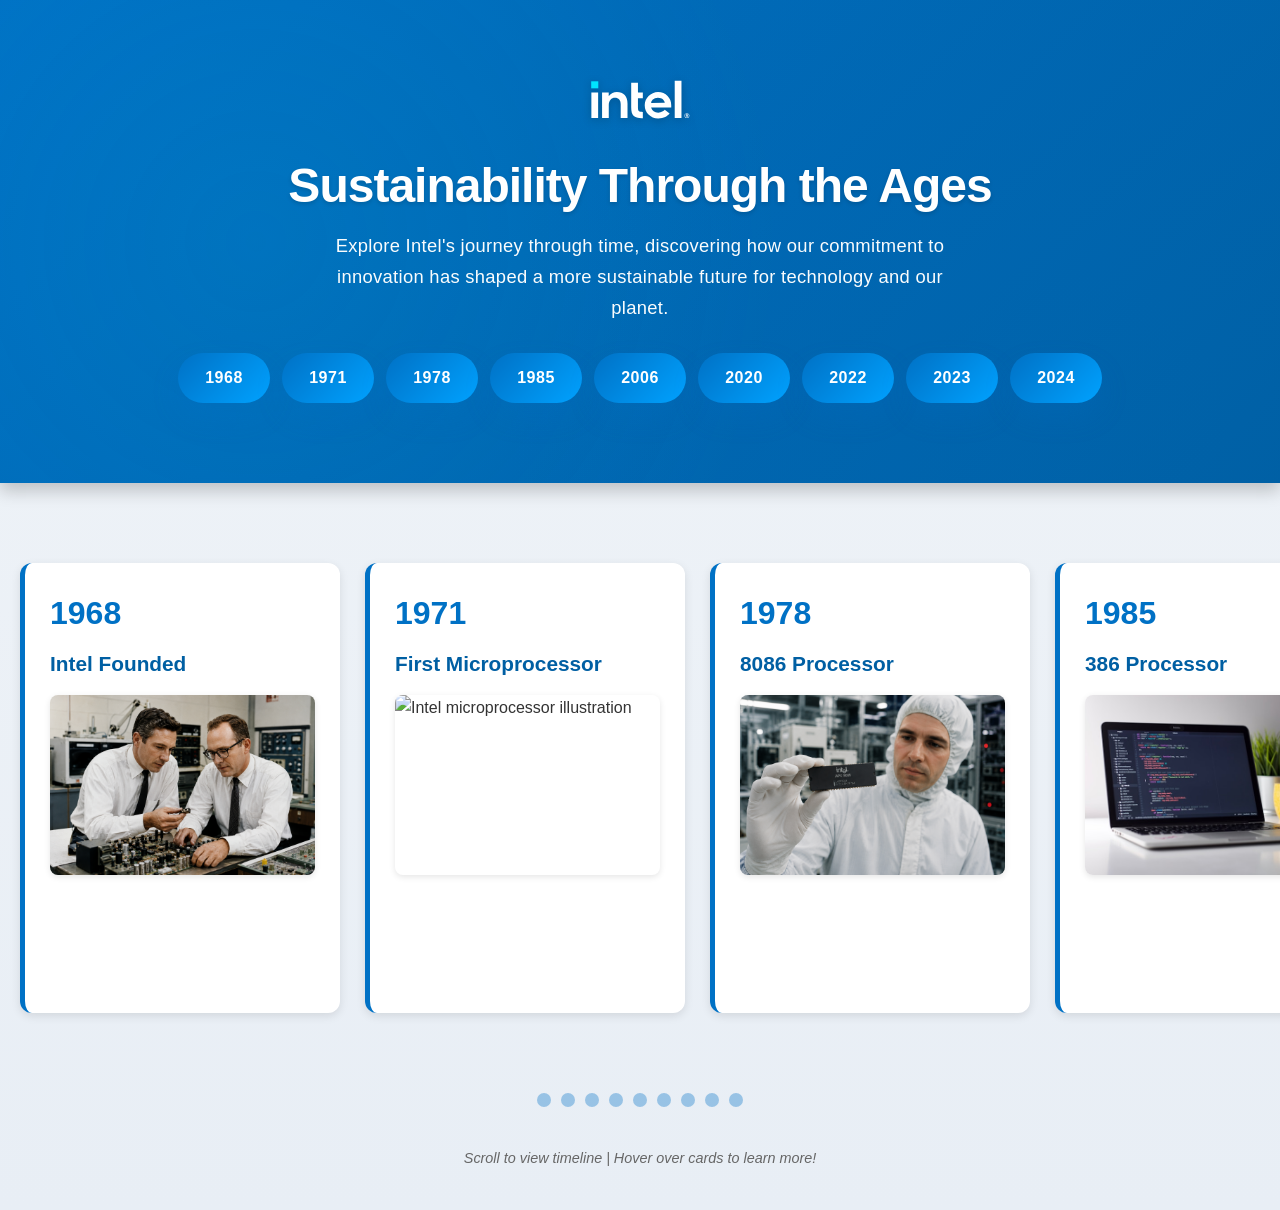
==== index.html @ 78b6465f "Initial commit" ====
<!DOCTYPE html>
<html lang="en">
<head>
  <meta charset="UTF-8" />
  <meta name="viewport" content="width=device-width, initial-scale=1.0" />
  <title>Intel: Sustainability Through the Ages</title>
  <link rel="stylesheet" href="style.css" />
</head>
<body>

  <!-- Header / Hero Section -->
  <header>
    <div>
      <!-- Ask Copilot to teach you about `.svg`. 🙂 You'll need to resize the logo with CSS. -->
      <img src="img/intel-header-logo.svg" alt="Intel Logo" />
      <!-- Main Heading -->
      <h1>
        Sustainability Through the Ages
      </h1>

      <!-- Subheading / Description -->
      <p>
        Explore Intel's journey through time, discovering how our commitment
        to innovation has shaped a more sustainable future for technology 
        and our planet.
      </p>
      <div class="card-nav">
        <a href="#card-1968">1968</a>
        <a href="#card-1971">1971</a>
        <a href="#card-1978">1978</a>
        <a href="#card-1985">1985</a>
        <a href="#card-2006">2006</a>
        <a href="#card-2020">2020</a>
        <a href="#card-2022">2022</a>
        <a href="#card-2023">2023</a>
        <a href="#card-2024">2024</a>
      </div>
    </div>
  </header>

  <!-- Timeline Cards Section -->
  <section>

    <!-- Card 1: 1968 -->
    <div id="card-1968">
      <h2>1968</h2>
      <h3>Intel Founded</h3>
      <img src="img/1.png" alt="Intel Founded 1968" />
      <p>
        Robert Noyce and Gordon Moore rename the newly formed company 
        NM Electronics to Intel Corporation, laying the foundation for 
        decades of technological innovation.
      </p>
    </div>

    <!-- Card 2: 1971 -->
    <div id="card-1971">
      <h2>1971</h2>
      <h3>First Microprocessor</h3>
      <img src="img/bill-fairs--QALfjTlhTE-unsplash.jpg" alt="Intel microprocessor illustration" />
      <p>
        Intel debuts the 4004, the world's first commercial microprocessor, 
        igniting the microprocessor revolution and propelling the future 
        of computing devices.
      </p>
    </div>

    <!-- Card 3: 1978 -->
    <div id="card-1978">
      <h2>1978</h2>
      <h3>8086 Processor</h3>
      <img src="img/3.png" alt="8086 Processor 1978" />
      <p>
        Launch of the 8086 processor, establishing the x86 architecture 
        that drives countless PCs and servers in the modern era.
      </p>
    </div>

    <!-- Card 4: 1985 -->
    <div id="card-1985">
      <h2>1985</h2>
      <h3>386 Processor</h3>
      <img src="img/4.jpg" alt="386 Processor 1985" />
      <p>
        Intel introduces the 386 processor with 32-bit architecture, 
        ushering in a new era of performance and multitasking for 
        personal computers.
      </p>
    </div>

    <!-- Card 5: 2006 -->
    <div id="card-2006">
      <h2>2006</h2>
      <h3>Peak GHG Emissions</h3>
      <img src="img/andrew-dawes-nwnh8Xbonck-unsplash.jpg" alt="Peak GHG Emissions 2006" />
      <p>
        This year marks Intel's highest annual greenhouse gas emissions 
        for operations. Over subsequent years, Intel invests heavily in 
        chemical abatement, renewable energy, and energy-efficient 
        manufacturing to reverse this trend.
      </p>
    </div>

    <!-- Card 6: 2020 -->
    <div id="card-2020">
      <h2>2020</h2>
      <h3>RISE Strategy</h3>
      <img src="img/andrey-matveev-lwiJpRqMKjg-unsplash.jpg" alt="RISE Strategy 2020" />
      <p>
        Intel launches its RISE (Responsible, Inclusive, Sustainable, 
        Enabling) strategy and 2030 goals, aiming to drive industry-wide 
        progress on climate action, water stewardship, and waste reduction.
      </p>
    </div>

    <!-- Card 7: 2022 -->
    <div id="card-2022">
      <h2>2022</h2>
      <h3>Net-Zero By 2040</h3>
      <img src="img/boliviainteligente-glyUZghL5-M-unsplash.jpg" alt="Net-Zero By 2040 2022" />
      <p>
        Intel announces its commitment to achieve net-zero greenhouse 
        gas emissions (Scope 1 and 2) across its global operations 
        by 2040, building on years of environmental initiatives.
      </p>
    </div>

    <!-- Card 8: 2023 -->
    <div id="card-2023">
      <h2>2023</h2>
      <h3>Renewable Electricity</h3>
      <img src="img/liam-briese-GOXFKOjvJaw-unsplash.jpg" alt="Renewable Electricity 2023" />
      <p>
        The company achieves 99% renewable electricity usage worldwide, 
        helping to drastically lower carbon emissions and driving progress 
        toward Intel's long-term sustainability goals.
      </p>
    </div>

    <!-- Card 9: 2024 -->
    <div id="card-2024">
      <h2>2024</h2>
      <h3>Sustainability Summit</h3>
      <img src="img/magnus-engo-mbXEkW5ZyBQ-unsplash.jpg" alt="Sustainability Summit 2024" />
      <p>
        Intel hosts its first Sustainability Summit, uniting suppliers, 
        government officials, and industry leaders to collaborate on 
        next-generation sustainable semiconductor manufacturing.
      </p>
    </div>
  </section>

  <!-- Snap Indicator Dots -->
  <div class="snap-dots">
    <a href="#card-1968" class="snap-dot" title="1968"></a>
    <a href="#card-1971" class="snap-dot" title="1971"></a>
    <a href="#card-1978" class="snap-dot" title="1978"></a>
    <a href="#card-1985" class="snap-dot" title="1985"></a>
    <a href="#card-2006" class="snap-dot" title="2006"></a>
    <a href="#card-2020" class="snap-dot" title="2020"></a>
    <a href="#card-2022" class="snap-dot" title="2022"></a>
    <a href="#card-2023" class="snap-dot" title="2023"></a>
    <a href="#card-2024" class="snap-dot" title="2024"></a>
  </div>

  <p>Scroll to view timeline | Hover over cards to learn more!</p>
</body>
</html>
---- style.css ----
/* Global Styles */
* {
  margin: 0;
  padding: 0;
  box-sizing: border-box;
}

body {
  font-family: 'Arial', sans-serif;
  background: linear-gradient(to bottom, #f0f4f8, #e8eef5);
  color: #333;
  line-height: 1.6;
}

/* Header / Hero */
header {
  background: linear-gradient(135deg, #0071C5 0%, #005fa3 100%);
  color: white;
  padding: 80px 20px;
  text-align: center;
  box-shadow: 0 8px 16px rgba(0, 0, 0, 0.2);
  position: relative;
  overflow: hidden;
}

/* Hero background enhancement */
header::before {
  content: '';
  position: absolute;
  top: 0;
  left: 0;
  right: 0;
  bottom: 0;
  background: 
    radial-gradient(circle at 20% 50%, rgba(0, 180, 216, 0.1) 0%, transparent 50%),
    radial-gradient(circle at 80% 80%, rgba(0, 113, 197, 0.1) 0%, transparent 50%);
  pointer-events: none;
}

/* Content wrapper for proper z-index */
header > div {
  position: relative;
  z-index: 1;
}

header img {
  width: 100px;
  margin-bottom: 30px;
  filter: brightness(1.15) drop-shadow(0 2px 4px rgba(0, 0, 0, 0.2));
  transition: transform 0.3s ease;
}

header img:hover {
  transform: scale(1.05);
}

header h1 {
  font-size: 3rem;
  margin-bottom: 15px;
  font-weight: 900;
  letter-spacing: -1px;
  line-height: 1.2;
  text-shadow: 0 2px 4px rgba(0, 0, 0, 0.15);
}

header p {
  font-size: 1.15rem;
  max-width: 650px;
  margin: 0 auto;
  opacity: 0.98;
  font-weight: 300;
  line-height: 1.7;
  letter-spacing: 0.3px;
}

.card-nav {
  margin-top: 30px;
  display: flex;
  flex-wrap: wrap;
  justify-content: center;
  gap: 12px;
}

.card-nav a {
  display: inline-flex;
  align-items: center;
  justify-content: center;
  min-width: 92px;
  background: linear-gradient(135deg, #0071C5 0%, #00A2FF 100%);
  color: white;
  padding: 12px 22px;
  border-radius: 999px;
  text-decoration: none;
  font-weight: 800;
  letter-spacing: 0.5px;
  box-shadow: 0 14px 28px rgba(0, 113, 197, 0.18);
  transition: transform 0.2s ease, box-shadow 0.2s ease, opacity 0.2s ease;
}

.card-nav a:hover,
.card-nav a:focus-visible {
  transform: translateY(-3px);
  box-shadow: 0 18px 36px rgba(0, 113, 197, 0.24);
  opacity: 0.96;
}

/* Timeline Container - Large Screens (Horizontal Scroll) */
section {
  display: flex;
  flex-wrap: nowrap;
  overflow-x: auto;
  gap: 25px;
  margin: 60px auto;
  padding: 20px;
  max-width: 100%;
  scroll-snap-type: x mandatory;
  scroll-padding: 20px;
  scroll-behavior: smooth;
  -webkit-overflow-scrolling: touch;
}

section > div {
  scroll-snap-align: center;
  scroll-snap-stop: always;
}

/* Timeline scrollbar styling */
section::-webkit-scrollbar {
  height: 8px;
}

section::-webkit-scrollbar-track {
  background: #e8eef5;
  border-radius: 10px;
}

section::-webkit-scrollbar-thumb {
  background: #0071C5;
  border-radius: 10px;
}

section::-webkit-scrollbar-thumb:hover {
  background: #005fa3;
}

/* Cards - Horizontal Layout (Large Screens) */
section > div {
  flex: 0 0 320px;
  background: white;
  border-radius: 12px;
  padding: 25px;
  box-shadow: 0 3px 10px rgba(0, 0, 0, 0.1);
  transition: all 0.4s ease;
  position: relative;
  display: flex;
  flex-direction: column;
  min-height: 450px;
  border-left: 5px solid #0071C5;
}

/* Year styling */
section > div h2 {
  color: #0071C5;
  font-size: 2rem;
  margin-bottom: 8px;
  font-weight: 900;
  transition: all 0.3s ease;
}

section > div:hover h2 {
  color: #00b4d8;
  font-size: 2.2rem;
}

/* Card Title */
section > div h3 {
  color: #005fa3;
  font-size: 1.3rem;
  margin-bottom: 15px;
  font-weight: bold;
  transition: all 0.3s ease;
}

/* Images */
section > div img {
  width: 100%;
  height: 180px;
  object-fit: cover;
  border-radius: 8px;
  margin-bottom: 15px;
  transition: all 0.4s ease;
  box-shadow: 0 2px 6px rgba(0, 0, 0, 0.1);
}

section > div:hover img {
  transform: scale(1.08);
  filter: brightness(1.15);
  box-shadow: 0 6px 15px rgba(0, 113, 197, 0.25);
}

/* Description text */
section > div p {
  font-size: 0.9rem;
  color: #555;
  line-height: 1.6;
  flex-grow: 1;
  transition: all 0.3s ease;
  max-height: 0;
  opacity: 0;
  overflow: hidden;
  margin: 0;
}

section > div:hover p {
  max-height: 200px;
  opacity: 1;
  margin-top: 12px;
}

/* Card Hover Effect */
section > div:hover {
  transform: translateY(-14px) scale(1.01);
  box-shadow: 0 18px 40px rgba(0, 113, 197, 0.25);
  border-left: 5px solid #00b4d8;
}

section > div {
  will-change: transform, box-shadow;
}

/* Timeline dots (visible on hover) */
section > div::after {
  content: '';
  position: absolute;
  width: 16px;
  height: 16px;
  background: white;
  border: 4px solid #0071C5;
  border-radius: 50%;
  bottom: -35px;
  left: 20px;
  transition: all 0.3s ease;
  opacity: 0;
}

section > div:hover::after {
  width: 20px;
  height: 20px;
  background: #0071C5;
  bottom: -37px;
  opacity: 1;
  box-shadow: 0 0 0 3px rgba(0, 113, 197, 0.15);
}

/* Bottom message */
body > p {
  text-align: center;
  margin: 40px 0;
  color: #666;
  font-size: 0.9rem;
  font-style: italic;
}

/* Snap Indicator Dots */
.snap-dots {
  display: flex;
  justify-content: center;
  align-items: center;
  gap: 10px;
  margin: 30px 0 40px 0;
  padding: 0 20px;
}

.snap-dot {
  width: 14px;
  height: 14px;
  border-radius: 50%;
  background: rgba(0, 113, 197, 0.35);
  transition: all 0.3s cubic-bezier(0.34, 1.56, 0.64, 1);
  cursor: pointer;
  border: 2px solid transparent;
  display: inline-block;
}

.snap-dot:hover {
  background: #0071C5;
  transform: scale(1.3);
  box-shadow: 0 0 12px rgba(0, 113, 197, 0.4);
}

.snap-dot:focus-visible {
  outline: 2px solid #0071C5;
  outline-offset: 2px;
}

/* Mobile Responsive - Medium Screens (Tablets) */
@media (max-width: 1024px) {
  section {
    padding: 20px 15px;
    gap: 20px;
  }

  section > div {
    flex: 0 0 280px;
    min-height: 420px;
  }

  section > div h2 {
    font-size: 1.8rem;
  }

  header h1 {
    font-size: 2.2rem;
  }
}

/* Mobile Responsive - Small Screens */
@media (max-width: 640px) {
  /* Switch to vertical stacking */
  section {
    flex-direction: column;
    flex-wrap: wrap;
    overflow: visible;
    max-width: 100%;
    padding: 20px 15px;
    gap: 20px;
  }

  /* Full-width cards on mobile */
  section > div {
    flex: 1 1 100%;
    width: 100% !important;
    min-height: auto;
    margin-bottom: 0 !important;
    text-align: left !important;
  }

  /* Hide timeline dots on mobile */
  section > div::after {
    display: none;
  }

  /* Header adjustments */
  header {
    padding: 60px 20px;
  }

  header h1 {
    font-size: 2rem;
    margin-bottom: 12px;
  }

  header p {
    font-size: 1rem;
  }

  header img {
    width: 80px;
    margin-bottom: 20px;
  }

  /* Card adjustments for mobile */
  section > div h2 {
    font-size: 1.6rem;
  }

  section > div h3 {
    font-size: 1.1rem;
  }

  section > div img {
    height: 150px;
  }

  section > div p {
    font-size: 0.85rem;
  }
}
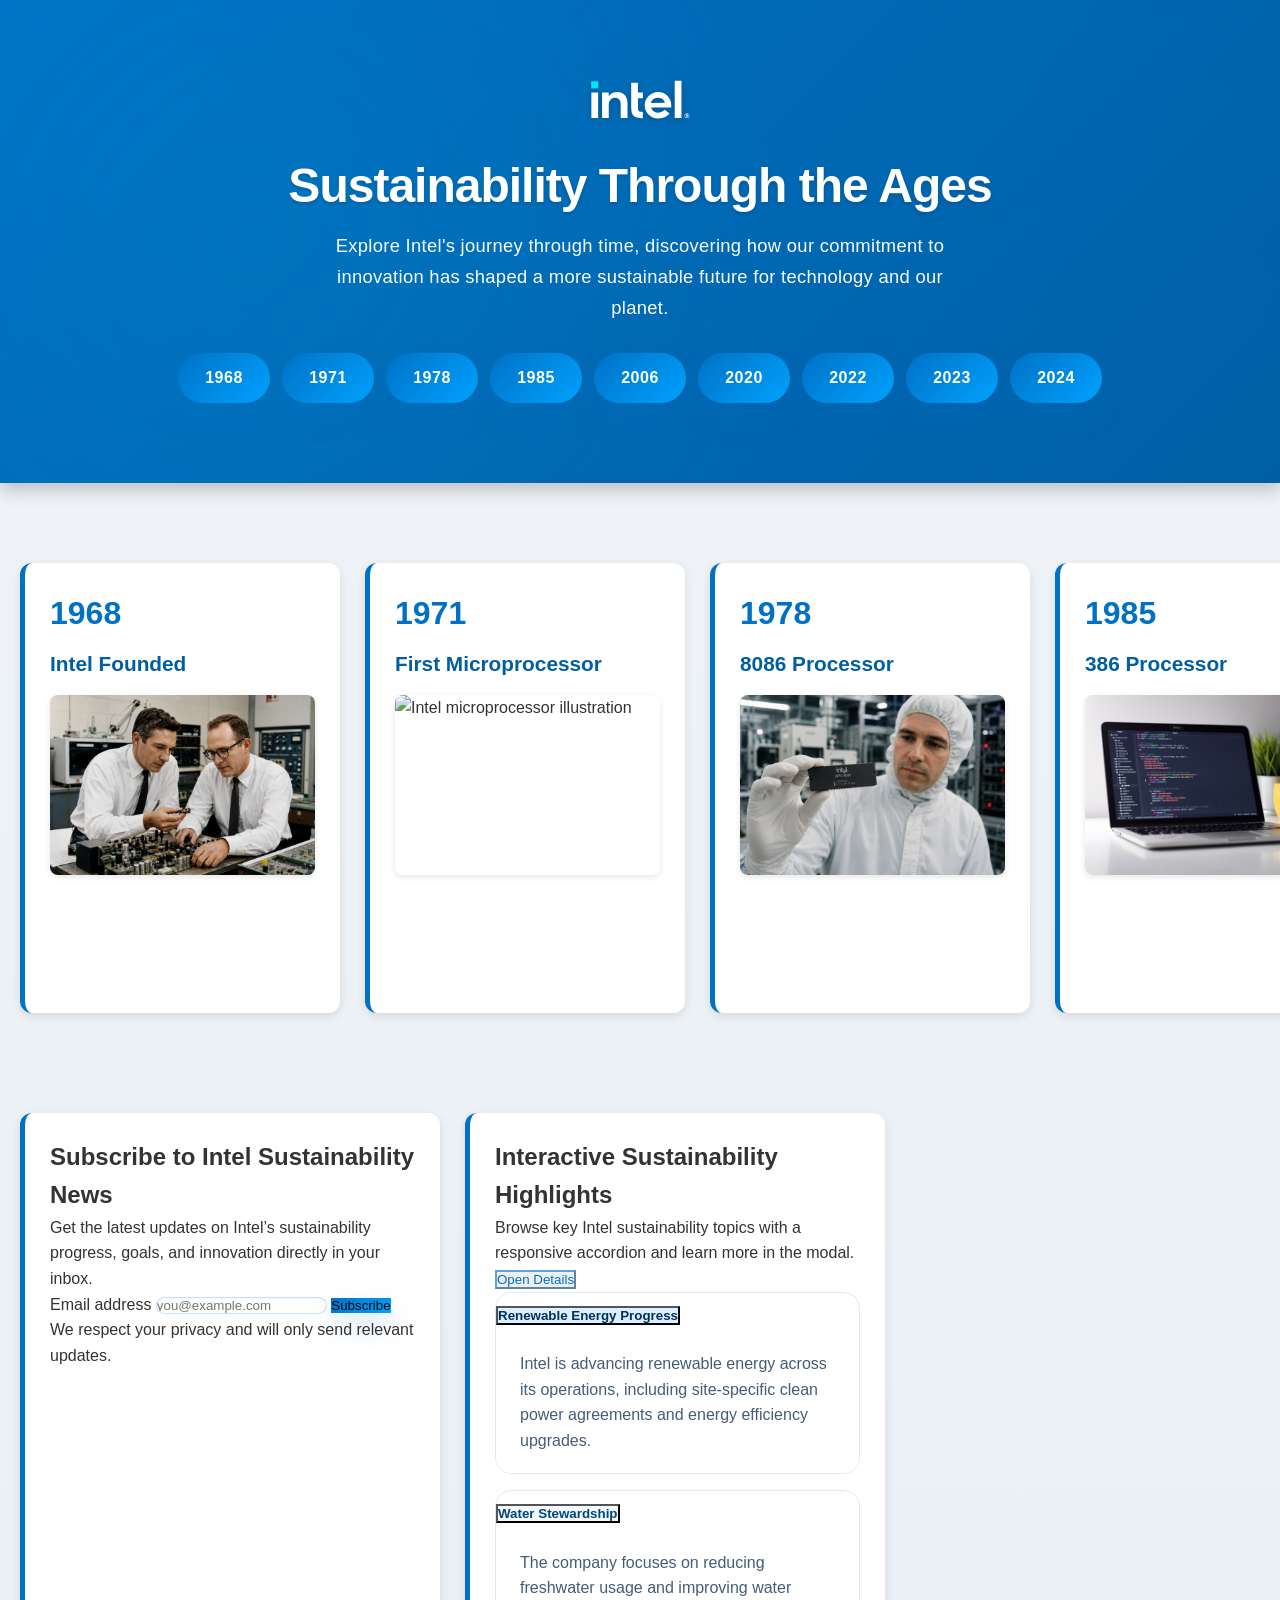
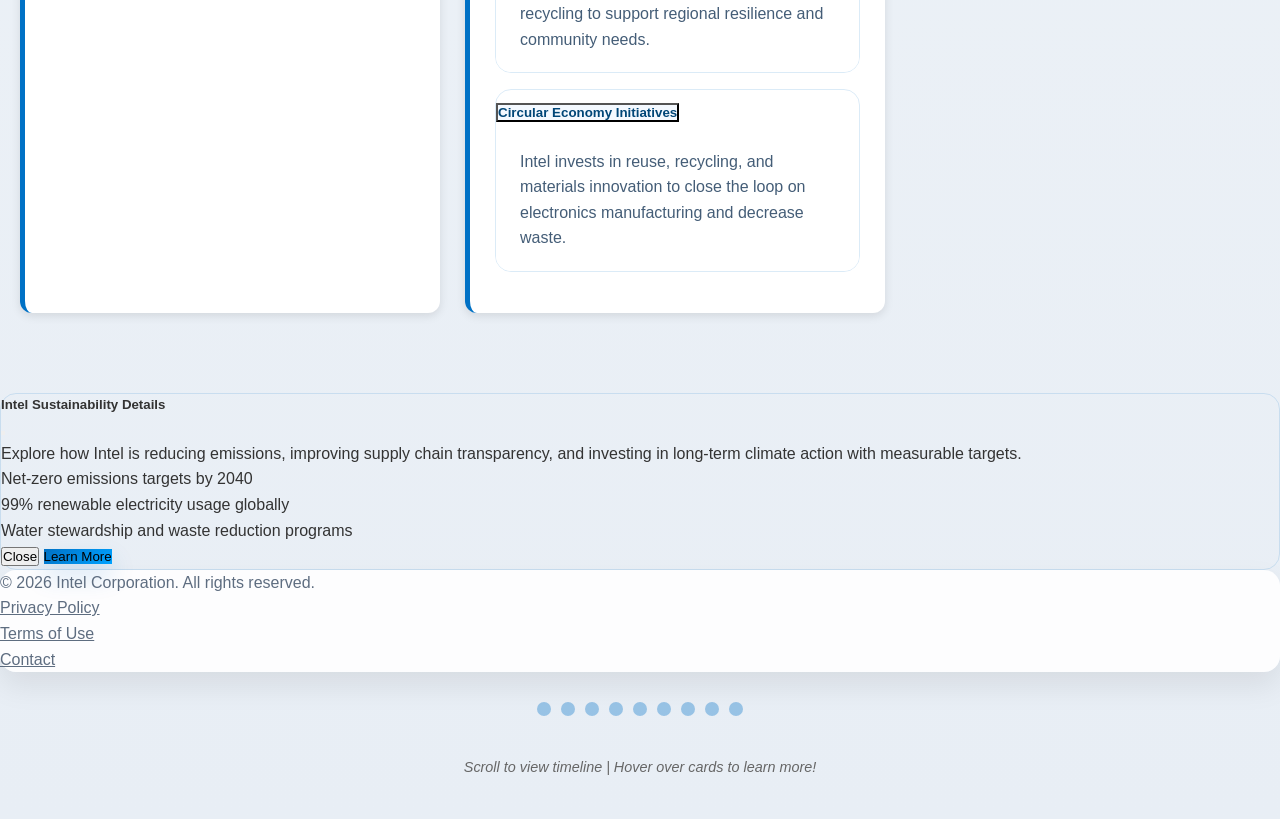
==== commit 3a5f0f7d: "chore: push local changes" ====
--- a/index.html
+++ b/index.html
@@ -1,9 +1,10 @@
 <!DOCTYPE html>
-<html lang="en">
+<html lang="en" dir="auto">
 <head>
   <meta charset="UTF-8" />
   <meta name="viewport" content="width=device-width, initial-scale=1.0" />
   <title>Intel: Sustainability Through the Ages</title>
+  <link href="https://cdn.jsdelivr.net/npm/bootstrap@5.3.2/dist/css/bootstrap.rtl.min.css" rel="stylesheet" integrity="sha384-Lp0G7dAvbJf+FM9yRf9WZGQ3sblgy+DKvINPlnL2C7DJl1p+4Z9kPq+h3wsM5y0J" crossorigin="anonymous">
   <link rel="stylesheet" href="style.css" />
 </head>
 <body>
@@ -149,6 +150,122 @@
       </p>
     </div>
   </section>
+
+  <!-- Secondary Sliding Card Bar -->
+  <section class="slider-section">
+    <article class="slider-slide shadow-sm">
+      <div class="card-body py-4 px-4">
+        <h2 class="card-title text-center mb-3">Subscribe to Intel Sustainability News</h2>
+        <p class="text-center text-muted mb-4">
+          Get the latest updates on Intel’s sustainability progress, goals, and innovation directly in your inbox.
+        </p>
+        <form class="row g-3" aria-label="Sustainability newsletter subscription form">
+          <div class="col-12">
+            <div class="input-group input-group-lg">
+              <span class="input-group-text" id="newsletterEmailLabel">Email address</span>
+              <input type="email" class="form-control" id="newsletterEmail" placeholder="you@example.com" aria-describedby="newsletterEmailLabel newsletterHelp" required>
+              <button type="submit" class="btn btn-primary">Subscribe</button>
+            </div>
+            <div id="newsletterHelp" class="form-text mt-2">
+              We respect your privacy and will only send relevant updates.
+            </div>
+          </div>
+        </form>
+      </div>
+    </article>
+
+    <article class="slider-slide shadow-sm">
+      <div class="card-body">
+        <div class="d-flex flex-column flex-md-row justify-content-between align-items-start gap-3 mb-4">
+          <div>
+            <h2 class="h4">Interactive Sustainability Highlights</h2>
+            <p class="text-muted mb-0">Browse key Intel sustainability topics with a responsive accordion and learn more in the modal.</p>
+          </div>
+          <button type="button" class="btn btn-outline-primary" data-bs-toggle="modal" data-bs-target="#detailsModal">
+            Open Details
+          </button>
+        </div>
+        <div class="accordion" id="sustainabilityAccordion">
+          <div class="accordion-item">
+            <h2 class="accordion-header" id="headingOne">
+              <button class="accordion-button" type="button" data-bs-toggle="collapse" data-bs-target="#collapseOne" aria-expanded="true" aria-controls="collapseOne">
+                Renewable Energy Progress
+              </button>
+            </h2>
+            <div id="collapseOne" class="accordion-collapse collapse show" aria-labelledby="headingOne" data-bs-parent="#sustainabilityAccordion">
+              <div class="accordion-body">
+                Intel is advancing renewable energy across its operations, including site-specific clean power agreements and energy efficiency upgrades.
+              </div>
+            </div>
+          </div>
+          <div class="accordion-item">
+            <h2 class="accordion-header" id="headingTwo">
+              <button class="accordion-button collapsed" type="button" data-bs-toggle="collapse" data-bs-target="#collapseTwo" aria-expanded="false" aria-controls="collapseTwo">
+                Water Stewardship
+              </button>
+            </h2>
+            <div id="collapseTwo" class="accordion-collapse collapse" aria-labelledby="headingTwo" data-bs-parent="#sustainabilityAccordion">
+              <div class="accordion-body">
+                The company focuses on reducing freshwater usage and improving water recycling to support regional resilience and community needs.
+              </div>
+            </div>
+          </div>
+          <div class="accordion-item">
+            <h2 class="accordion-header" id="headingThree">
+              <button class="accordion-button collapsed" type="button" data-bs-toggle="collapse" data-bs-target="#collapseThree" aria-expanded="false" aria-controls="collapseThree">
+                Circular Economy Initiatives
+              </button>
+            </h2>
+            <div id="collapseThree" class="accordion-collapse collapse" aria-labelledby="headingThree" data-bs-parent="#sustainabilityAccordion">
+              <div class="accordion-body">
+                Intel invests in reuse, recycling, and materials innovation to close the loop on electronics manufacturing and decrease waste.
+              </div>
+            </div>
+          </div>
+        </div>
+      </div>
+    </article>
+  </section>
+
+  <!-- Details Modal -->
+  <div class="modal fade" id="detailsModal" tabindex="-1" aria-labelledby="detailsModalLabel" aria-hidden="true">
+    <div class="modal-dialog modal-dialog-centered">
+      <div class="modal-content">
+        <div class="modal-header">
+          <h5 class="modal-title" id="detailsModalLabel">Intel Sustainability Details</h5>
+          <button type="button" class="btn-close" data-bs-dismiss="modal" aria-label="Close"></button>
+        </div>
+        <div class="modal-body">
+          <p>Explore how Intel is reducing emissions, improving supply chain transparency, and investing in long-term climate action with measurable targets.</p>
+          <ul>
+            <li>Net-zero emissions targets by 2040</li>
+            <li>99% renewable electricity usage globally</li>
+            <li>Water stewardship and waste reduction programs</li>
+          </ul>
+        </div>
+        <div class="modal-footer">
+          <button type="button" class="btn btn-secondary" data-bs-dismiss="modal">Close</button>
+          <button type="button" class="btn btn-primary">Learn More</button>
+        </div>
+      </div>
+    </div>
+  </div>
+
+  <!-- Footer Section -->
+  <footer class="container py-4 border-top">
+    <div class="row align-items-center gy-3">
+      <div class="col-12 col-md-6 text-center text-md-start">
+        <p class="mb-0 text-muted">© 2026 Intel Corporation. All rights reserved.</p>
+      </div>
+      <div class="col-12 col-md-6">
+        <ul class="nav justify-content-center justify-content-md-end gap-3 mb-0" aria-label="Footer navigation">
+          <li class="nav-item"><a class="nav-link p-0 text-muted" href="#">Privacy Policy</a></li>
+          <li class="nav-item"><a class="nav-link p-0 text-muted" href="#">Terms of Use</a></li>
+          <li class="nav-item"><a class="nav-link p-0 text-muted" href="#">Contact</a></li>
+        </ul>
+      </div>
+    </div>
+  </footer>
 
   <!-- Snap Indicator Dots -->
   <div class="snap-dots">
@@ -164,5 +281,43 @@
   </div>
 
   <p>Scroll to view timeline | Hover over cards to learn more!</p>
+
+  <script>
+    const rtlLanguages = ['ar', 'he', 'fa', 'ur', 'ps', 'sd'];
+
+    function detectPageLanguage() {
+      const htmlLang = document.documentElement.lang || '';
+      if (htmlLang) return htmlLang.split('-')[0].toLowerCase();
+
+      const metaLang = document.querySelector('meta[http-equiv="content-language"]');
+      if (metaLang && metaLang.content) return metaLang.content.split(',')[0].split('-')[0].toLowerCase();
+
+      return 'en';
+    }
+
+    function updateLayoutDirection(lang) {
+      const isRtl = rtlLanguages.includes(lang);
+      document.documentElement.dir = isRtl ? 'rtl' : 'ltr';
+      document.body.classList.toggle('rtl-active', isRtl);
+    }
+
+    function watchLanguageChange() {
+      const observer = new MutationObserver(() => {
+        const lang = detectPageLanguage();
+        updateLayoutDirection(lang);
+      });
+
+      observer.observe(document.documentElement, {
+        attributes: true,
+        attributeFilter: ['lang', 'dir'],
+      });
+    }
+
+    document.addEventListener('DOMContentLoaded', () => {
+      updateLayoutDirection(detectPageLanguage());
+      watchLanguageChange();
+    });
+  </script>
+  <script src="https://cdn.jsdelivr.net/npm/bootstrap@5.3.2/dist/js/bootstrap.bundle.min.js" integrity="sha384-cVKIPhGWiC2Al4u+LWgxfKTRIcfu0JTxR+EQDz/bgldoEyl4H0zUF0QKbrJ0EcQF" crossorigin="anonymous"></script>
 </body>
 </html>
--- a/style.css
+++ b/style.css
@@ -228,6 +228,49 @@
   will-change: transform, box-shadow;
 }
 
+.slider-section {
+  display: flex;
+  flex-wrap: nowrap;
+  overflow-x: auto;
+  gap: 25px;
+  width: 100vw;
+  margin: 60px calc(50% - 50vw);
+  padding: 20px calc(50vw - 50% + 20px);
+  scroll-snap-type: x mandatory;
+  scroll-padding: 20px;
+  scroll-behavior: smooth;
+  -webkit-overflow-scrolling: touch;
+  background: transparent;
+}
+
+.slider-section > article.slider-slide {
+  min-width: 420px;
+  max-width: 420px;
+  scroll-snap-align: center;
+  scroll-snap-stop: always;
+  flex: 0 0 420px;
+  background: white;
+  border-radius: 12px;
+  padding: 25px;
+  box-shadow: 0 3px 10px rgba(0, 0, 0, 0.1);
+  transition: all 0.4s ease;
+  position: relative;
+  display: flex;
+  flex-direction: column;
+  min-height: 450px;
+  border-left: 5px solid #0071C5;
+}
+
+.slider-section > article.slider-slide:hover {
+  transform: translateY(-14px) scale(1.01);
+  box-shadow: 0 18px 40px rgba(0, 113, 197, 0.25);
+  border-left: 5px solid #00b4d8;
+}
+
+.slider-section > article.slider-slide > .card-body {
+  padding: 0;
+}
+
 /* Timeline dots (visible on hover) */
 section > div::after {
   content: '';
@@ -293,6 +336,112 @@
   outline-offset: 2px;
 }
 
+/* New page elements styling */
+.card.shadow-sm {
+  border-radius: 1rem;
+  border: 1px solid rgba(0, 113, 197, 0.12);
+}
+
+.card-body {
+  padding: 2rem;
+}
+
+form .form-label {
+  font-weight: 700;
+  color: #0e3b66;
+}
+
+form .form-control {
+  border-radius: 0.9rem;
+  border: 1px solid rgba(0, 113, 197, 0.22);
+  box-shadow: inset 0 1px 2px rgba(0, 0, 0, 0.04);
+}
+
+.btn-primary {
+  background: linear-gradient(135deg, #0071C5 0%, #00A2FF 100%);
+  border: none;
+  box-shadow: 0 12px 24px rgba(0, 113, 197, 0.18);
+}
+
+.btn-primary:hover,
+.btn-primary:focus {
+  background: linear-gradient(135deg, #005fa3 0%, #0090d4 100%);
+}
+
+.btn-outline-primary {
+  color: #0071C5;
+  border-color: rgba(0, 113, 197, 0.6);
+}
+
+.btn-outline-primary:hover,
+.btn-outline-primary:focus {
+  background: rgba(0, 113, 197, 0.08);
+}
+
+.accordion-item {
+  border: 1px solid rgba(0, 113, 197, 0.14);
+  border-radius: 1rem;
+  overflow: hidden;
+  margin-bottom: 1rem;
+}
+
+.accordion-button {
+  background: #f4f9ff;
+  color: #004677;
+  font-weight: 700;
+}
+
+.accordion-button:not(.collapsed) {
+  background: #dceeff;
+  color: #00315a;
+  box-shadow: none;
+}
+
+.accordion-body {
+  background: white;
+  color: #445d77;
+  padding: 1.25rem 1.5rem;
+}
+
+.modal-content {
+  border-radius: 1rem;
+  border: 1px solid rgba(0, 113, 197, 0.14);
+}
+
+.modal-header,
+.modal-footer {
+  border-color: rgba(0, 113, 197, 0.12);
+}
+
+.modal-title {
+  font-weight: 800;
+}
+
+footer {
+  background: rgba(255, 255, 255, 0.9);
+  border-radius: 1rem;
+  box-shadow: 0 14px 30px rgba(0, 0, 0, 0.08);
+}
+
+footer p,
+footer .nav-link {
+  color: #5e6d80;
+}
+
+footer .nav-link:hover,
+footer .nav-link:focus {
+  color: #0071C5;
+}
+
+html[dir="rtl"] .card-nav,
+html[dir="rtl"] .nav {
+  justify-content: flex-end;
+}
+
+.rtl-active {
+  direction: rtl;
+}
+
 /* Mobile Responsive - Medium Screens (Tablets) */
 @media (max-width: 1024px) {
   section {
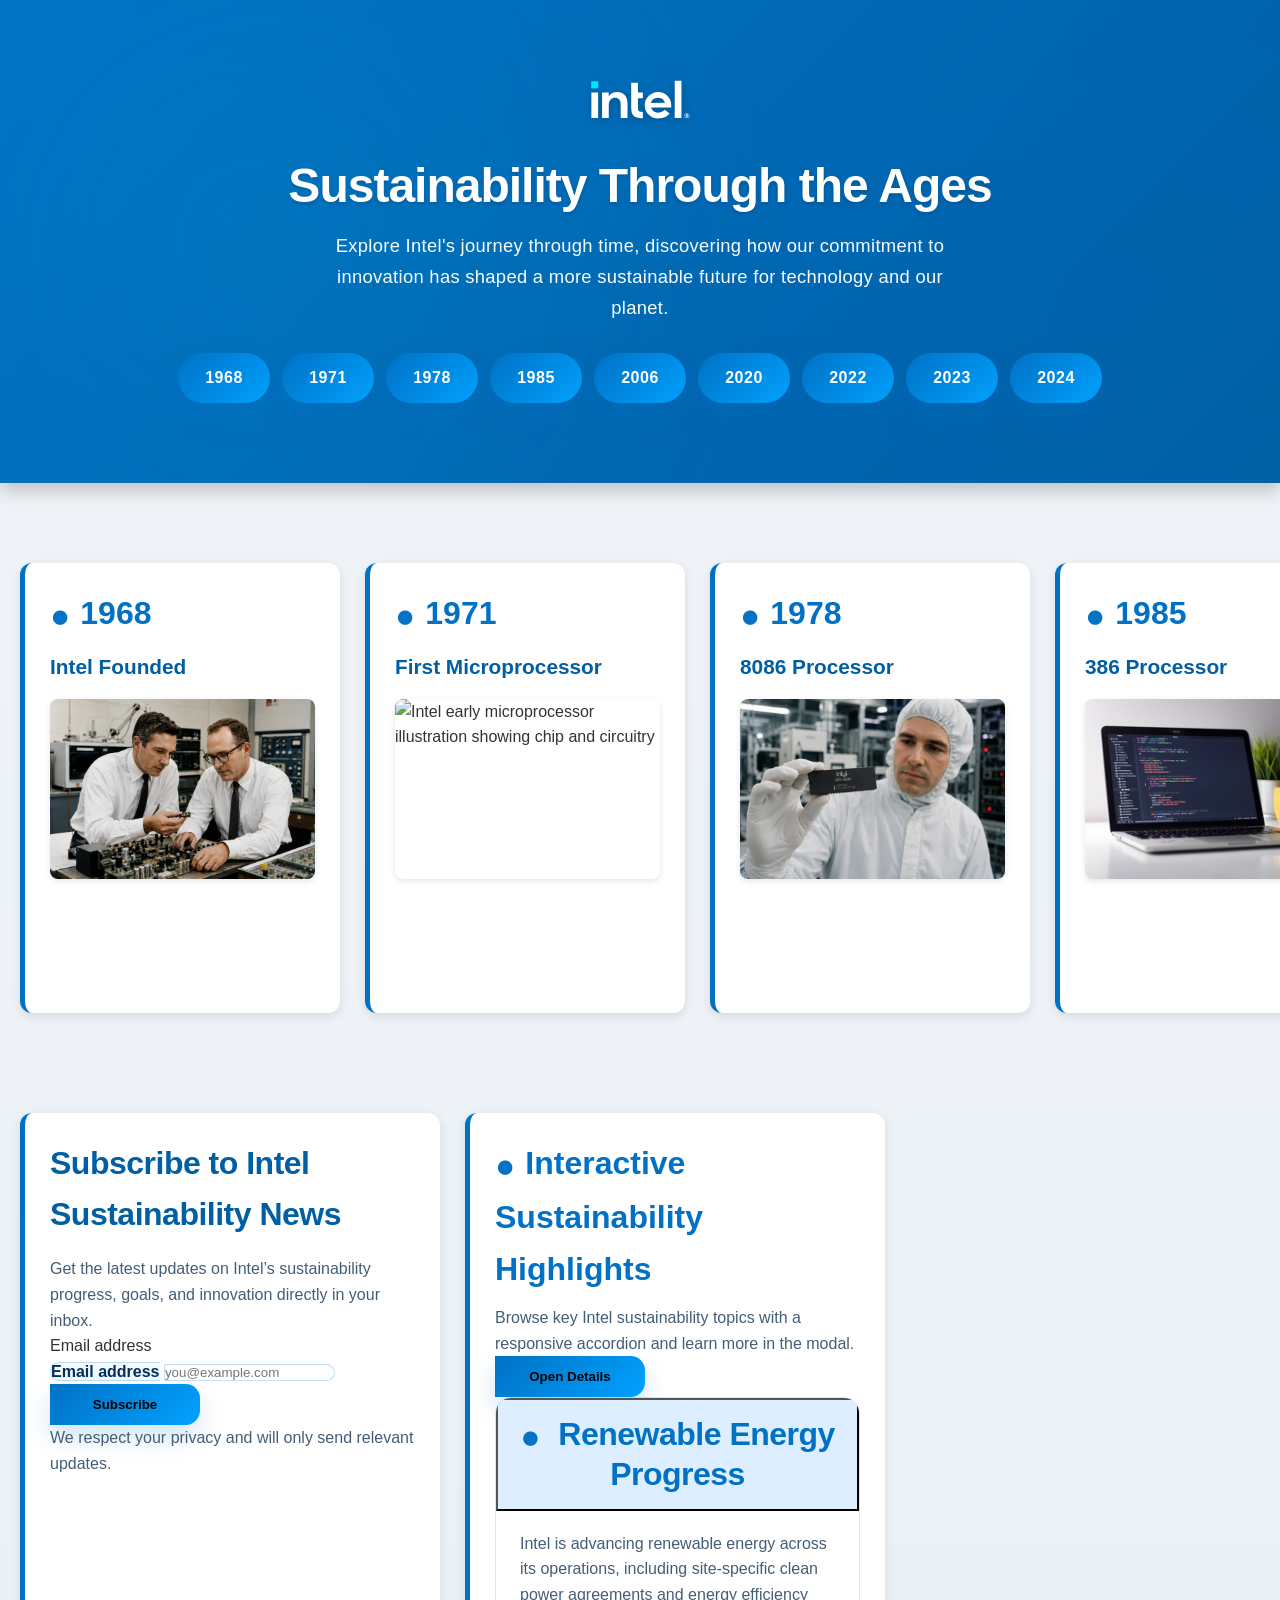
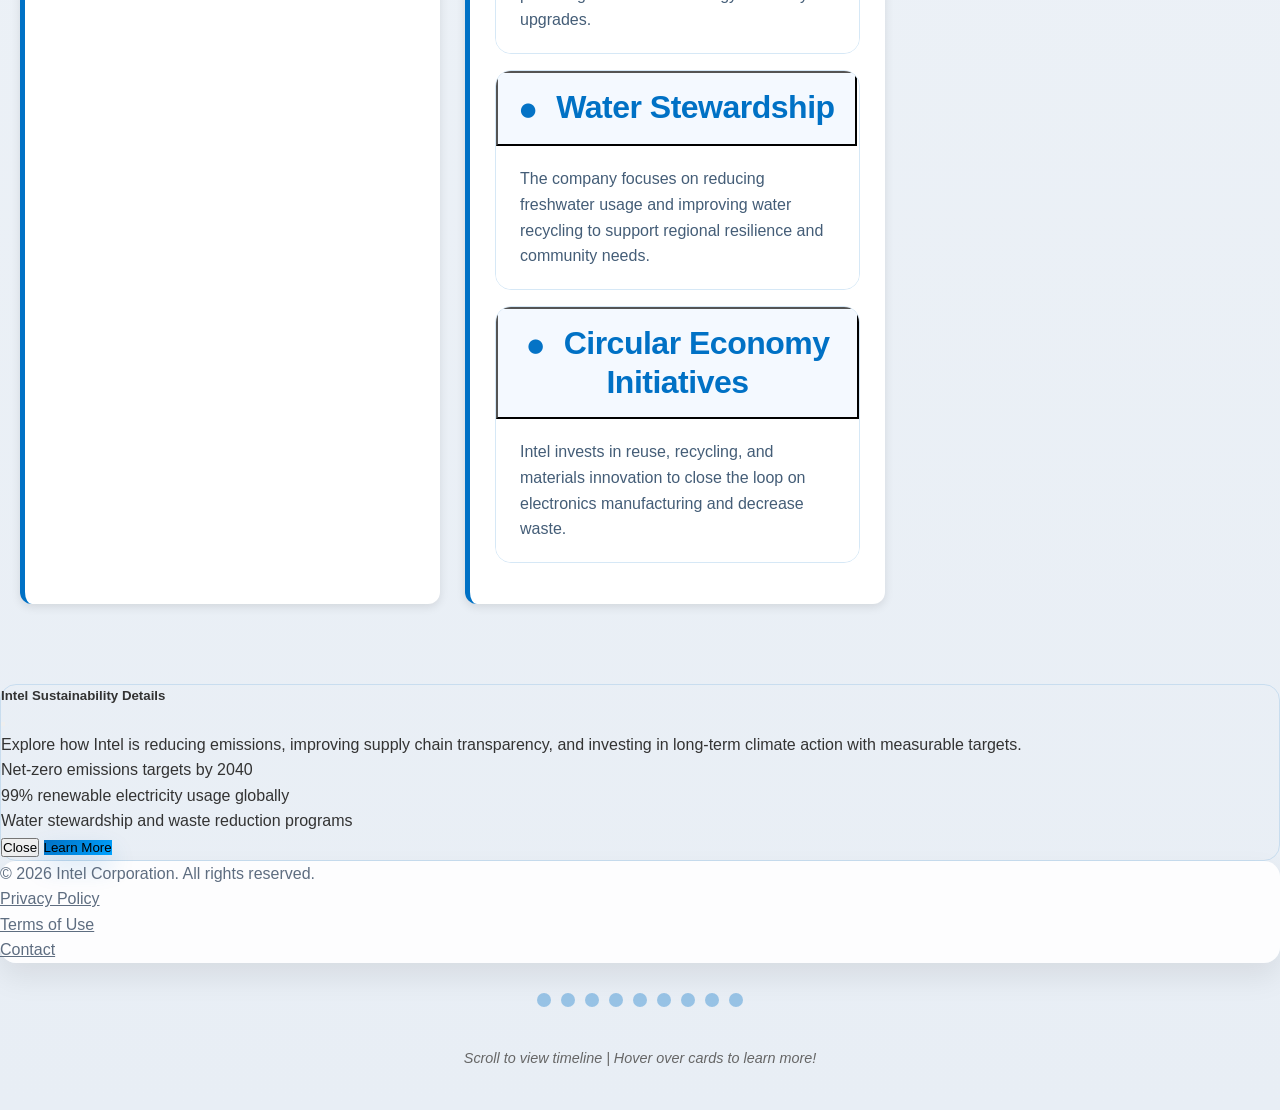
==== commit 75e71f85: "Accessibility: robust RTL detection, descriptive alts, form labels, heading icons, unify buttons" ====
--- a/index.html
+++ b/index.html
@@ -58,7 +58,7 @@
     <div id="card-1971">
       <h2>1971</h2>
       <h3>First Microprocessor</h3>
-      <img src="img/bill-fairs--QALfjTlhTE-unsplash.jpg" alt="Intel microprocessor illustration" />
+      <img src="img/bill-fairs--QALfjTlhTE-unsplash.jpg" alt="Intel early microprocessor illustration showing chip and circuitry" />
       <p>
         Intel debuts the 4004, the world's first commercial microprocessor, 
         igniting the microprocessor revolution and propelling the future 
@@ -70,7 +70,7 @@
     <div id="card-1978">
       <h2>1978</h2>
       <h3>8086 Processor</h3>
-      <img src="img/3.png" alt="8086 Processor 1978" />
+      <img src="img/3.png" alt="8086 Processor die and packaging from 1978" />
       <p>
         Launch of the 8086 processor, establishing the x86 architecture 
         that drives countless PCs and servers in the modern era.
@@ -159,14 +159,15 @@
         <p class="text-center text-muted mb-4">
           Get the latest updates on Intel’s sustainability progress, goals, and innovation directly in your inbox.
         </p>
-        <form class="row g-3" aria-label="Sustainability newsletter subscription form">
+        <form class="row g-3" aria-label="Sustainability newsletter subscription form" role="form">
           <div class="col-12">
-            <div class="input-group input-group-lg">
+            <label for="newsletterEmail" class="visually-hidden">Email address</label>
+            <div class="input-group input-group-lg" role="group" aria-labelledby="newsletterEmailLabel">
               <span class="input-group-text" id="newsletterEmailLabel">Email address</span>
-              <input type="email" class="form-control" id="newsletterEmail" placeholder="you@example.com" aria-describedby="newsletterEmailLabel newsletterHelp" required>
-              <button type="submit" class="btn btn-primary">Subscribe</button>
-            </div>
-            <div id="newsletterHelp" class="form-text mt-2">
+              <input type="email" class="form-control" id="newsletterEmail" name="email" placeholder="you@example.com" aria-describedby="newsletterEmailLabel newsletterHelp" required>
+              <button type="submit" class="btn btn-primary" aria-label="Subscribe to sustainability newsletter">Subscribe</button>
+            </div>
+            <div id="newsletterHelp" class="form-text mt-2" aria-live="polite">
               We respect your privacy and will only send relevant updates.
             </div>
           </div>
@@ -181,7 +182,7 @@
             <h2 class="h4">Interactive Sustainability Highlights</h2>
             <p class="text-muted mb-0">Browse key Intel sustainability topics with a responsive accordion and learn more in the modal.</p>
           </div>
-          <button type="button" class="btn btn-outline-primary" data-bs-toggle="modal" data-bs-target="#detailsModal">
+          <button type="button" class="btn btn-primary" data-bs-toggle="modal" data-bs-target="#detailsModal">
             Open Details
           </button>
         </div>
@@ -301,20 +302,51 @@
       document.body.classList.toggle('rtl-active', isRtl);
     }
 
+    // detect RTL by scanning visible text when lang attribute isn't updated
+    function containsRtlChars(text) {
+      if (!text) return false;
+      const rtlRegex = /[\u0591-\u07FF\uFB1D-\uFDFD\uFE70-\uFEFC]/;
+      return rtlRegex.test(text);
+    }
+
+    function detectTextDirectionFromContent() {
+      // sample headings and paragraphs for detection
+      const selectors = ['h1', 'h2', 'h3', 'p', 'button', 'label'];
+      for (const sel of selectors) {
+        const el = document.querySelector(sel);
+        if (el && containsRtlChars(el.textContent)) return 'rtl';
+      }
+      return null;
+    }
+
     function watchLanguageChange() {
-      const observer = new MutationObserver(() => {
+      // observe lang/dir attribute changes on <html>
+      const htmlObserver = new MutationObserver(() => {
         const lang = detectPageLanguage();
         updateLayoutDirection(lang);
       });
-
-      observer.observe(document.documentElement, {
+      htmlObserver.observe(document.documentElement, {
         attributes: true,
         attributeFilter: ['lang', 'dir'],
       });
+
+      // observe body subtree for text changes (e.g., Google Translate)
+      const bodyObserver = new MutationObserver(() => {
+        const detected = detectTextDirectionFromContent();
+        if (detected) updateLayoutDirection(detected);
+      });
+      bodyObserver.observe(document.body, { subtree: true, characterData: true, childList: true });
     }
 
     document.addEventListener('DOMContentLoaded', () => {
-      updateLayoutDirection(detectPageLanguage());
+      // priority: explicit lang attr, then content-based detection
+      const lang = detectPageLanguage();
+      if (lang) {
+        updateLayoutDirection(lang);
+      } else {
+        const contentDir = detectTextDirectionFromContent();
+        if (contentDir) updateLayoutDirection(contentDir);
+      }
       watchLanguageChange();
     });
   </script>
--- a/style.css
+++ b/style.css
@@ -165,6 +165,19 @@
   margin-bottom: 8px;
   font-weight: 900;
   transition: all 0.3s ease;
+}
+
+/* heading icon to visually match site style */
+section > div h2::before,
+.slider-section .h4::before,
+.accordion-button::before {
+  content: '\25CF';
+  display: inline-block;
+  color: #0071C5;
+  margin-right: 10px;
+  font-size: 1.05em;
+  vertical-align: middle;
+  opacity: 0.98;
 }
 
 section > div:hover h2 {
@@ -271,6 +284,99 @@
   padding: 0;
 }
 
+.slider-section .card-title {
+  color: #005fa3;
+  font-size: 2rem;
+  font-weight: 900;
+  letter-spacing: -0.5px;
+  margin-bottom: 1rem;
+}
+
+.slider-section .text-muted,
+.slider-section .form-text {
+  color: #445d77;
+  opacity: 1;
+}
+
+.slider-section .input-group-text {
+  background: #f4f9ff;
+  border: 1px solid rgba(0, 113, 197, 0.22);
+  border-right: 0;
+  color: #00315a;
+  font-weight: 700;
+  border-radius: 0.9rem 0 0 0.9rem;
+}
+
+.slider-section .form-control {
+  border-radius: 0 0.9rem 0.9rem 0;
+}
+
+.slider-section .btn-primary {
+  min-width: 150px;
+  border-radius: 0 0.9rem 0.9rem 0;
+  font-weight: 700;
+  padding: 0.8rem 1.2rem;
+}
+
+.slider-section .h4 {
+  color: #0071C5;
+  font-size: 2rem;
+  margin-bottom: 0.65rem;
+  font-weight: 900;
+  transition: all 0.3s ease;
+}
+
+.slider-section .h4:hover,
+.slider-section .h4:focus-visible {
+  color: #00b4d8;
+}
+
+.slider-section .text-muted {
+  color: #445d77;
+  opacity: 1;
+}
+
+.slider-section .btn-outline-primary {
+  color: #0071C5;
+  border-color: rgba(0, 113, 197, 0.6);
+  border-radius: 0.9rem;
+  padding: 0.9rem 1.3rem;
+  font-weight: 700;
+  background: transparent;
+}
+
+.slider-section .btn-outline-primary:hover,
+.slider-section .btn-outline-primary:focus {
+  background: rgba(0, 113, 197, 0.08);
+}
+
+.slider-section .accordion-item {
+  border: 1px solid rgba(0, 113, 197, 0.16);
+  border-radius: 1rem;
+  overflow: hidden;
+}
+
+.slider-section .accordion-button {
+  background: #f4f9ff;
+  color: #0071C5;
+  font-size: 2rem;
+  font-weight: 900;
+  letter-spacing: -0.5px;
+  padding: 1rem 1.25rem;
+  transition: all 0.3s ease;
+}
+
+.slider-section .accordion-button:hover,
+.slider-section .accordion-button:focus-visible {
+  color: #0071C5;
+}
+
+.slider-section .accordion-button:not(.collapsed) {
+  background: #dceeff;
+  color: #0071C5;
+  box-shadow: none;
+}
+
 /* Timeline dots (visible on hover) */
 section > div::after {
   content: '';
